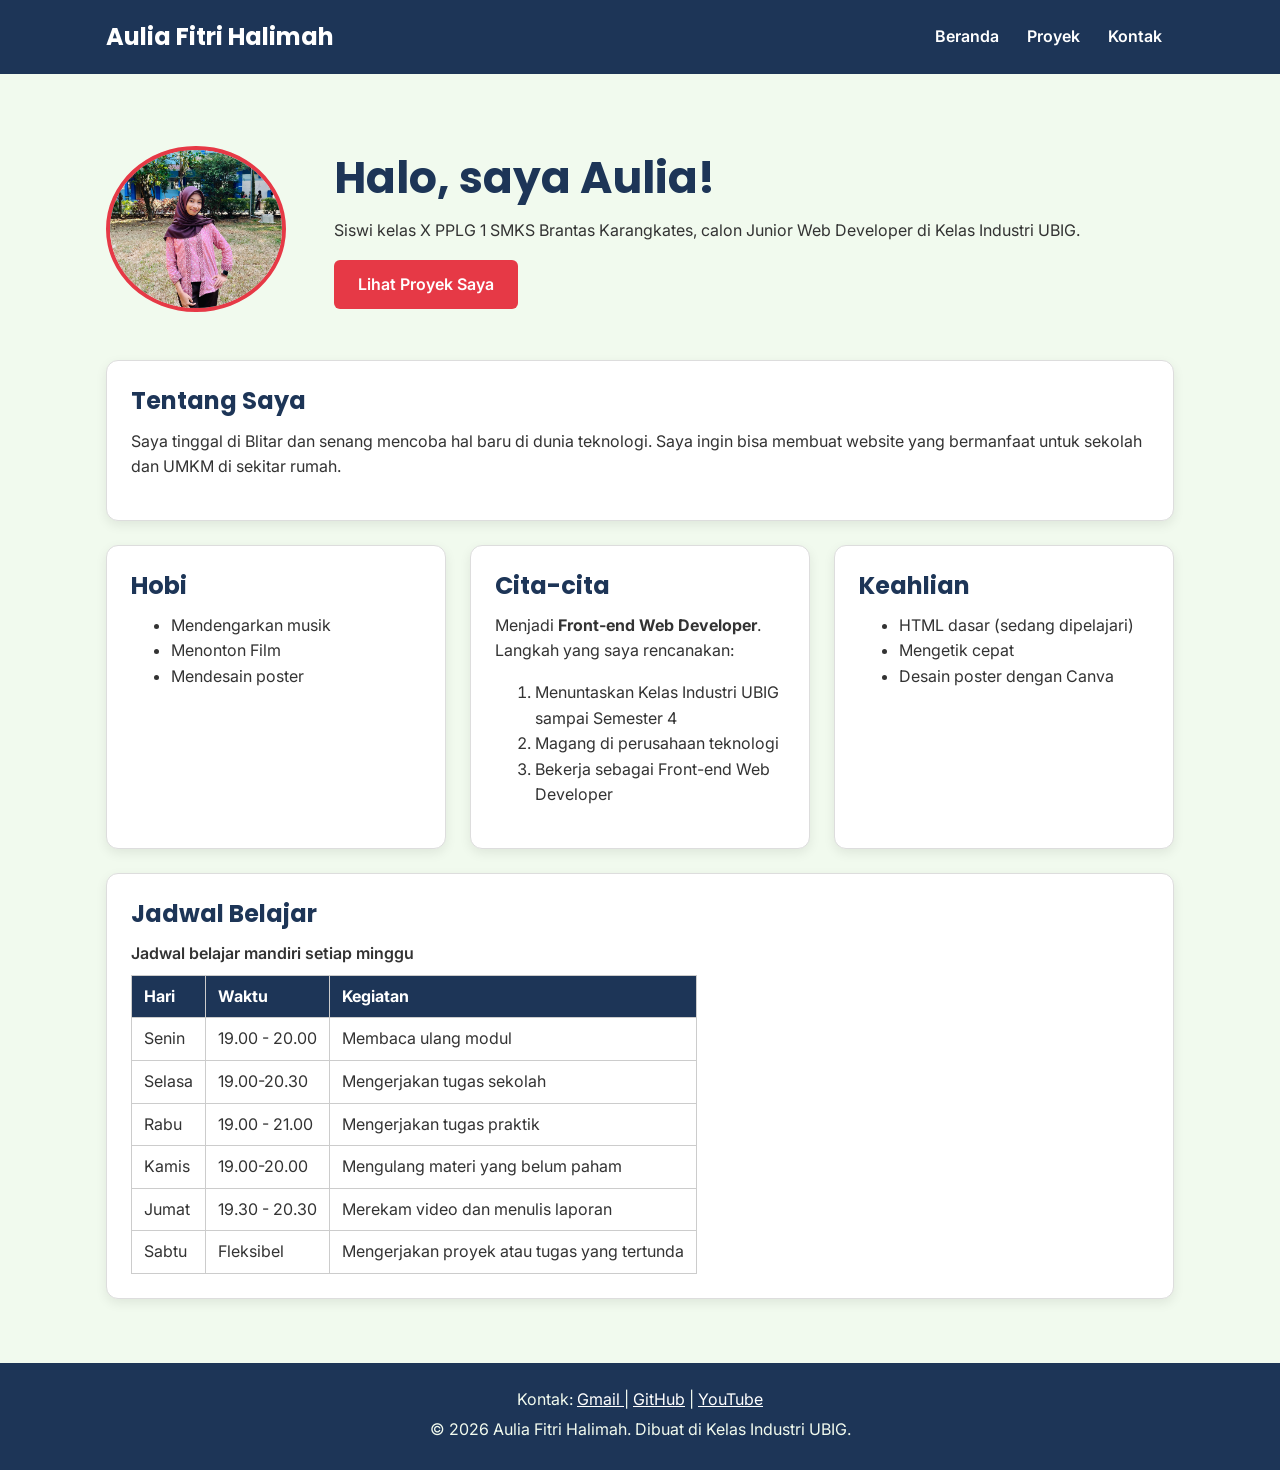
==== index.html @ 55a8a539 "feat:mengubah sesuatu" ====
<!DOCTYPE html>
<html lang="id">
<head>
  <meta charset="UTF-8">
  <meta name="viewport" content="width=device-width, initial-scale=1.0">
  <title>Aulia Fitri Halimah | Beranda</title>
  <link rel="preconnect" href="https://fonts.googleapis.com">
  <link rel="preconnect" href="https://fonts.gstatic.com" crossorigin>
  <link href="https://fonts.googleapis.com/css2?family=Inter:wght@400;600&family=Poppins:wght@600;700&display=swap" rel="stylesheet">
  <link rel="stylesheet" href="css/style.css">
</head>
<body>
  <header>
    <div class="container navbar">
      <h1>Aulia Fitri Halimah</h1>
      <nav class="menu-laptop">
        <ul>
          <li><a href="index.html">Beranda</a></li>
          <li><a href="proyek.html">Proyek</a></li>
          <li><a href="kontak.html">Kontak</a></li>
        </ul>
      </nav>
      <!-- Tantangan: menu ponsel yang bisa dibuka-tutup -->
      <details class="menu-ponsel">
        <summary>Menu</summary>
        <nav>
          <ul>
            <li><a href="index.html">Beranda</a></li>
            <li><a href="proyek.html">Proyek</a></li>
            <li><a href="kontak.html">Kontak</a></li>
          </ul>
        </nav>
      </details>
    </div>
  </header>

  <main>
    <div class="container">
      <section class="hero">
        <img src="img/foto-profil.jpeg" alt="Foto profil Aulia Fitri Halimah" width="180">
        <div>
          <h2>Halo, saya Aulia!</h2>
          <p>Siswi kelas X PPLG 1 SMKS Brantas Karangkates, calon Junior Web Developer di Kelas Industri UBIG.</p>
          <a href="proyek.html" class="tombol">Lihat Proyek Saya</a>
        </div>
      </section>

      <section class="kartu">
        <h2>Tentang Saya</h2>
        <p>Saya tinggal di Blitar dan senang mencoba hal baru di dunia teknologi. Saya ingin bisa membuat website yang bermanfaat untuk sekolah dan UMKM di sekitar rumah.</p>
      </section>

      <div class="daftar-kartu">
        <section class="kartu">
          <h2>Hobi</h2>
          <ul>
            <li>Mendengarkan musik</li>
            <li>Menonton Film</li>
            <li>Mendesain poster</li>
          </ul>
        </section>

        <section class="kartu">
          <h2>Cita-cita</h2>
          <p>Menjadi <strong>Front-end Web Developer</strong>. Langkah yang saya rencanakan:</p>
          <ol>
            <li>Menuntaskan Kelas Industri UBIG sampai Semester 4</li>
            <li>Magang di perusahaan teknologi</li>
            <li>Bekerja sebagai Front-end Web Developer</li>
          </ol>
        </section>

        <section class="kartu">
          <h2>Keahlian</h2>
          <ul>
            <li>HTML dasar (sedang dipelajari)</li>
            <li>Mengetik cepat</li>
            <li>Desain poster dengan Canva</li>
          </ul>
        </section>
      </div>

      <section class="kartu">
        <h2>Jadwal Belajar</h2>
        <table>
          <caption>Jadwal belajar mandiri setiap minggu</caption>
          <thead>
            <tr>
              <th>Hari</th>
              <th>Waktu</th>
              <th>Kegiatan</th>
            </tr>
          </thead>
          <tbody>
            <tr>
              <td>Senin</td>
              <td>19.00 - 20.00</td>
              <td>Membaca ulang modul</td>
            </tr>
            <tr>
              <td>Selasa</td>
              <td>19.00-20.30</td>
              <td>Mengerjakan tugas sekolah</td>
            </tr>
            <tr>
              <td>Rabu</td>
              <td>19.00 - 21.00</td>
              <td>Mengerjakan tugas praktik</td>
            </tr>
            <tr>
              <td>Kamis</td>
              <td>19.00-20.00</td>
              <td>Mengulang materi yang belum paham</td>
            </tr>
            <tr>
              <td>Jumat</td>
              <td>19.30 - 20.30</td>
              <td>Merekam video dan menulis laporan</td>
            </tr>
            <tr>
              <td>Sabtu</td>
              <td>Fleksibel</td>
              <td>Mengerjakan proyek atau tugas yang tertunda</td>
            </tr>
          </tbody>
        </table>
      </section>
      </div>
  </main>

  <footer>
    <p>Kontak: <a href="mailto:aull.xpplg1@gmail.com">Gmail </a> |
      <a href="https://github.com/aullxpplg1" target="_blank">GitHub</a> |
      <a href="https://www.youtube.com/@aull_2409" target="_blank">YouTube</a></p>
    <p>&copy; 2026 Aulia Fitri Halimah. Dibuat di Kelas Industri UBIG.</p>
  </footer>
</body>
</html>
---- css/style.css ----
/* Gaya portofolio Aulia Fitri Halimah
   Palet: #1D3557 (utama), #E63946 (aksen), #F1FAEE (latar)
   Huruf: Poppins (judul), Inter (isi)
   Tata letak: mobile first, titik ubah 768px (tablet) dan 1024px (laptop) */

/* 1. Reset */
* {
  box-sizing: border-box;
  margin: 0;
}

img {
  max-width: 100%;
  height: auto;
}

/* 2. Dasar halaman: warna dan huruf */
body {
  font-family: "Inter", Arial, sans-serif;
  font-size: 1rem;
  line-height: 1.6;
  color: #333333;
  background-color: #F1FAEE;
}

h1, h2, h3 {
  font-family: "Poppins", Arial, sans-serif;
  color: #1D3557;
  line-height: 1.3;
}

h2 {
  margin-bottom: 0.75rem;
}

p, ul, ol {
  margin-bottom: 1rem;
}

a {
  color: #E63946;
}

/* 3. Wadah, header, dan menu */
.container {
  max-width: 1100px;
  margin: 0 auto;
  padding: 0 1rem;
}

header {
  background-color: #1D3557;
  color: #FFFFFF;
  padding: 1rem 0;
}

header h1 {
  color: #FFFFFF;
  font-size: 1.5rem;
}

.navbar {
  display: flex;
  flex-wrap: wrap;
  justify-content: space-between;
  align-items: center;
  gap: 0.5rem;
}

nav ul {
  display: flex;
  gap: 0.25rem;
  padding: 0;
  margin: 0;
  list-style: none;
}

nav a {
  display: inline-block;
  padding: 0.5rem 0.75rem;
  border-radius: 6px;
  color: #FFFFFF;
  font-weight: 600;
  text-decoration: none;
}

/* Tantangan: menu ponsel buka-tutup dengan details */
.menu-laptop {
  display: none;
}

.menu-ponsel summary {
  padding: 0.5rem 0.75rem;
  border: 1px solid #FFFFFF;
  border-radius: 6px;
  font-weight: 600;
  cursor: pointer;
}

.menu-ponsel ul {
  flex-direction: column;
  margin-top: 0.5rem;
}

/* 4. Isi utama, hero, dan kartu */
main {
  padding: 1.5rem 0;
}

.hero {
  display: flex;
  flex-direction: column;
  align-items: center;
  gap: 1.5rem;
  padding: 1rem 0 2rem;
  text-align: center;
}

.hero img {
  border: 4px solid #E63946;
  border-radius: 50%;
}

.hero h2 {
  font-size: 2rem;
}

.tombol {
  display: inline-block;
  padding: 0.75rem 1.5rem;
  border-radius: 6px;
  background-color: #E63946;
  color: #FFFFFF;
  font-weight: 600;
  text-decoration: none;
}

.kartu {
  background-color: #FFFFFF;
  padding: 1rem;
  margin-bottom: 1.5rem;
  border: 1px solid #DDDDDD;
  border-radius: 12px;
  box-shadow: 0 4px 12px rgba(0, 0, 0, 0.08);
}

.daftar-kartu {
  display: flex;
  flex-wrap: wrap;
  gap: 1.5rem;
  margin-bottom: 1.5rem;
}

.daftar-kartu .kartu {
  flex: 1 1 280px;
  margin-bottom: 0;
}

article img {
  border-radius: 8px;
  border: 1px solid #DDDDDD;
}

/* 5. Tabel */
table {
  border-collapse: collapse;
}

caption {
  font-weight: 600;
  text-align: left;
  margin-bottom: 0.5rem;
}

th, td {
  border: 1px solid #CCCCCC;
  padding: 0.5rem 0.75rem;
  text-align: left;
}

th {
  background-color: #1D3557;
  color: #FFFFFF;
}

/* 6. Form */
label {
  font-weight: 600;
}

input, select, textarea {
  width: 100%;
  max-width: 22rem;
  padding: 0.6rem;
  margin-top: 0.25rem;
  border: 1px solid #CCCCCC;
  border-radius: 6px;
  font-family: inherit;
  font-size: 1rem;
}

button {
  padding: 0.75rem 1.5rem;
  border: none;
  border-radius: 6px;
  background-color: #E63946;
  color: #FFFFFF;
  font-family: inherit;
  font-size: 1rem;
  font-weight: 600;
  cursor: pointer;
}

/* 7. Footer */
footer {
  background-color: #1D3557;
  color: #F1FAEE;
  text-align: center;
  padding: 1.5rem;
}

footer p {
  margin-bottom: 0.25rem;
}

footer a {
  color: #FFFFFF;
}

/* 8. Tablet: lebar layar 768px ke atas */
@media (min-width: 768px) {
  .menu-laptop {
    display: block;
  }

  .menu-ponsel {
    display: none;
  }

  .hero {
    flex-direction: row;
    padding: 2rem 0 3rem;
    text-align: left;
  }

  .kartu {
    padding: 1.5rem;
  }
}

/* 9. Laptop: lebar layar 1024px ke atas */
@media (min-width: 1024px) {
  main {
    padding: 2.5rem 0;
  }

  .hero {
    gap: 3rem;
  }

  .hero h2 {
    font-size: 2.75rem;
  }
}
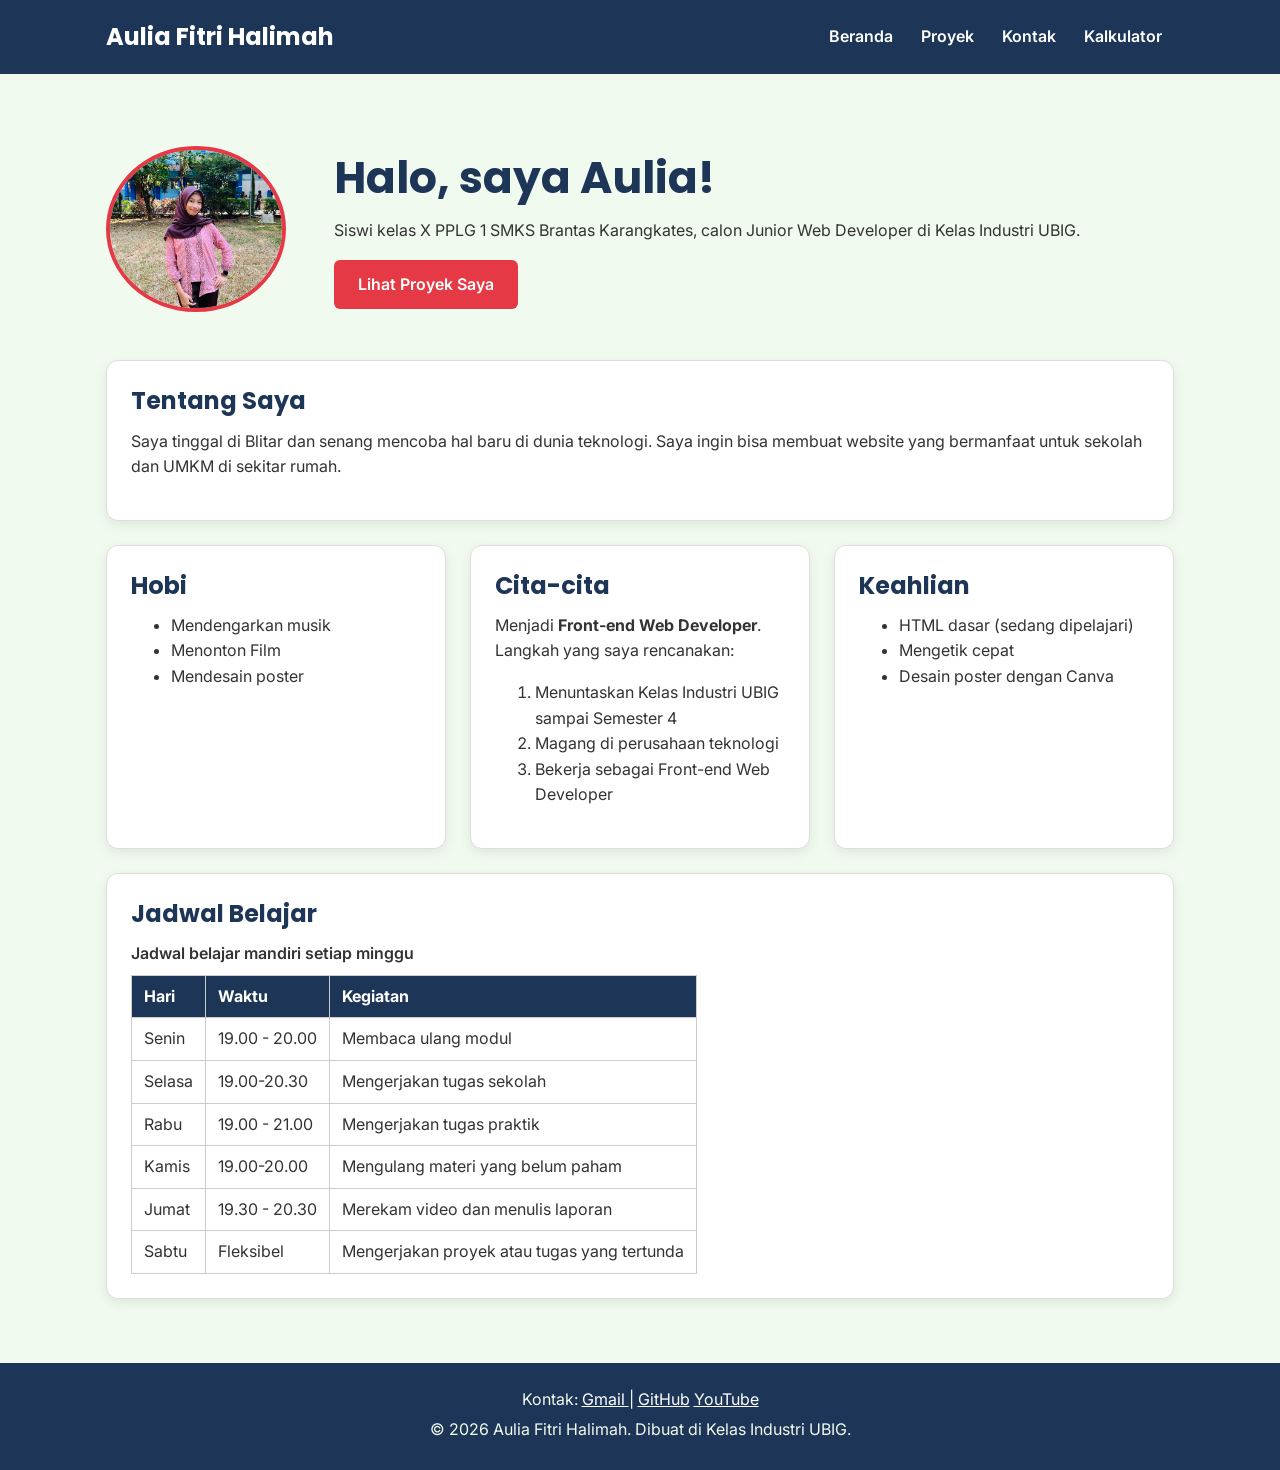
==== commit a9a84801: "feat: menabahkan latihan.js dan kalkulator" ====
--- a/index.html
+++ b/index.html
@@ -18,6 +18,7 @@
           <li><a href="index.html">Beranda</a></li>
           <li><a href="proyek.html">Proyek</a></li>
           <li><a href="kontak.html">Kontak</a></li>
+          <li><a href="kalkulator.html">Kalkulator</a></li>
         </ul>
       </nav>
       <!-- Tantangan: menu ponsel yang bisa dibuka-tutup -->
@@ -28,6 +29,7 @@
             <li><a href="index.html">Beranda</a></li>
             <li><a href="proyek.html">Proyek</a></li>
             <li><a href="kontak.html">Kontak</a></li>
+            <li><a href="kalkulator.html">Kalkulator</a></li>
           </ul>
         </nav>
       </details>
@@ -127,10 +129,12 @@
       </section>
       </div>
   </main>
+  
+<script src="js/latihan.js" defer></script>
 
   <footer>
     <p>Kontak: <a href="mailto:aull.xpplg1@gmail.com">Gmail </a> |
-      <a href="https://github.com/aullxpplg1" target="_blank">GitHub</a> |
+      <a href="https://github.com/aullxpplg1" target="_blank">GitHub</a> 
       <a href="https://www.youtube.com/@aull_2409" target="_blank">YouTube</a></p>
     <p>&copy; 2026 Aulia Fitri Halimah. Dibuat di Kelas Industri UBIG.</p>
   </footer>
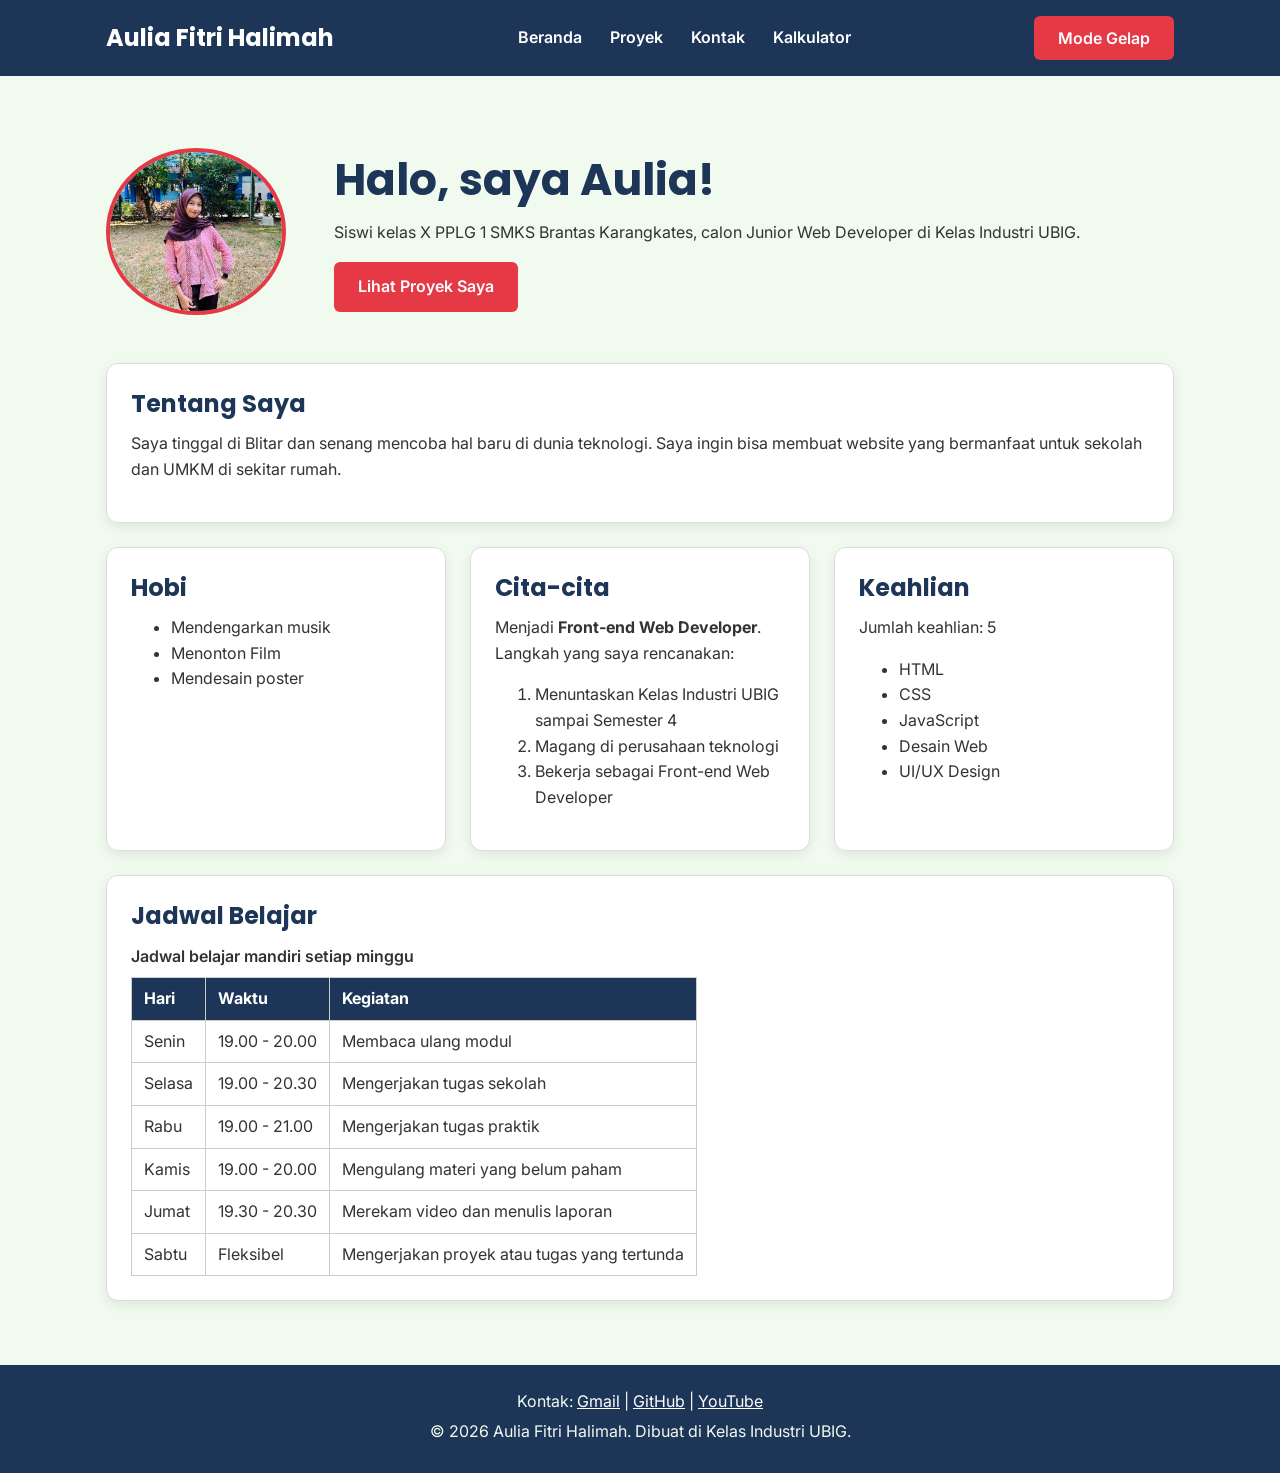
==== commit 1329df3b: "feat:menambahkan mode terang gelap" ====
--- a/index.html
+++ b/index.html
@@ -1,18 +1,29 @@
+
 <!DOCTYPE html>
 <html lang="id">
 <head>
   <meta charset="UTF-8">
   <meta name="viewport" content="width=device-width, initial-scale=1.0">
+
   <title>Aulia Fitri Halimah | Beranda</title>
+
   <link rel="preconnect" href="https://fonts.googleapis.com">
   <link rel="preconnect" href="https://fonts.gstatic.com" crossorigin>
+
   <link href="https://fonts.googleapis.com/css2?family=Inter:wght@400;600&family=Poppins:wght@600;700&display=swap" rel="stylesheet">
+
   <link rel="stylesheet" href="css/style.css">
 </head>
+
 <body>
+
+  <!-- HEADER -->
   <header>
     <div class="container navbar">
+
       <h1>Aulia Fitri Halimah</h1>
+
+      <!-- Menu Laptop -->
       <nav class="menu-laptop">
         <ul>
           <li><a href="index.html">Beranda</a></li>
@@ -21,9 +32,11 @@
           <li><a href="kalkulator.html">Kalkulator</a></li>
         </ul>
       </nav>
-      <!-- Tantangan: menu ponsel yang bisa dibuka-tutup -->
+
+      <!-- Menu Ponsel -->
       <details class="menu-ponsel">
         <summary>Menu</summary>
+
         <nav>
           <ul>
             <li><a href="index.html">Beranda</a></li>
@@ -33,28 +46,62 @@
           </ul>
         </nav>
       </details>
+
+      <!-- Tombol Mode Gelap -->
+      <button id="tombol-tema">Mode Gelap</button>
+
     </div>
   </header>
 
+
+  <!-- MAIN -->
   <main>
     <div class="container">
+
+      <!-- HERO -->
       <section class="hero">
-        <img src="img/foto-profil.jpeg" alt="Foto profil Aulia Fitri Halimah" width="180">
+
+        <img
+          src="img/foto-profil.jpeg"
+          alt="Foto profil Aulia Fitri Halimah"
+          width="180"
+        >
+
         <div>
           <h2>Halo, saya Aulia!</h2>
-          <p>Siswi kelas X PPLG 1 SMKS Brantas Karangkates, calon Junior Web Developer di Kelas Industri UBIG.</p>
-          <a href="proyek.html" class="tombol">Lihat Proyek Saya</a>
+
+          <p>
+            Siswi kelas X PPLG 1 SMKS Brantas Karangkates,
+            calon Junior Web Developer di Kelas Industri UBIG.
+          </p>
+
+          <a href="proyek.html" class="tombol">
+            Lihat Proyek Saya
+          </a>
         </div>
+
       </section>
 
+
+      <!-- TENTANG SAYA -->
       <section class="kartu">
         <h2>Tentang Saya</h2>
-        <p>Saya tinggal di Blitar dan senang mencoba hal baru di dunia teknologi. Saya ingin bisa membuat website yang bermanfaat untuk sekolah dan UMKM di sekitar rumah.</p>
+
+        <p>
+          Saya tinggal di Blitar dan senang mencoba hal baru
+          di dunia teknologi. Saya ingin bisa membuat website
+          yang bermanfaat untuk sekolah dan UMKM di sekitar rumah.
+        </p>
       </section>
 
+
+      <!-- DAFTAR KARTU -->
       <div class="daftar-kartu">
+
+        <!-- HOBI -->
         <section class="kartu">
           <h2>Hobi</h2>
+
           <ul>
             <li>Mendengarkan musik</li>
             <li>Menonton Film</li>
@@ -62,9 +109,16 @@
           </ul>
         </section>
 
+
+        <!-- CITA-CITA -->
         <section class="kartu">
           <h2>Cita-cita</h2>
-          <p>Menjadi <strong>Front-end Web Developer</strong>. Langkah yang saya rencanakan:</p>
+
+          <p>
+            Menjadi <strong>Front-end Web Developer</strong>.
+            Langkah yang saya rencanakan:
+          </p>
+
           <ol>
             <li>Menuntaskan Kelas Industri UBIG sampai Semester 4</li>
             <li>Magang di perusahaan teknologi</li>
@@ -72,20 +126,32 @@
           </ol>
         </section>
 
+
+        <!-- KEAHLIAN DINAMIS -->
         <section class="kartu">
           <h2>Keahlian</h2>
-          <ul>
-            <li>HTML dasar (sedang dipelajari)</li>
-            <li>Mengetik cepat</li>
-            <li>Desain poster dengan Canva</li>
-          </ul>
+
+          <p id="jumlah-skill"></p>
+
+          <!-- Daftar keahlian akan diisi JavaScript -->
+          <ul id="daftar-skill"></ul>
         </section>
+
       </div>
-
+      <!-- PENUTUP DAFTAR KARTU -->
+
+
+      <!-- JADWAL BELAJAR -->
       <section class="kartu">
+
         <h2>Jadwal Belajar</h2>
+
         <table>
-          <caption>Jadwal belajar mandiri setiap minggu</caption>
+
+          <caption>
+            Jadwal belajar mandiri setiap minggu
+          </caption>
+
           <thead>
             <tr>
               <th>Hari</th>
@@ -93,50 +159,73 @@
               <th>Kegiatan</th>
             </tr>
           </thead>
+
           <tbody>
             <tr>
               <td>Senin</td>
               <td>19.00 - 20.00</td>
               <td>Membaca ulang modul</td>
             </tr>
+
             <tr>
               <td>Selasa</td>
-              <td>19.00-20.30</td>
+              <td>19.00 - 20.30</td>
               <td>Mengerjakan tugas sekolah</td>
             </tr>
+
             <tr>
               <td>Rabu</td>
               <td>19.00 - 21.00</td>
               <td>Mengerjakan tugas praktik</td>
             </tr>
+
             <tr>
               <td>Kamis</td>
-              <td>19.00-20.00</td>
+              <td>19.00 - 20.00</td>
               <td>Mengulang materi yang belum paham</td>
             </tr>
+
             <tr>
               <td>Jumat</td>
               <td>19.30 - 20.30</td>
               <td>Merekam video dan menulis laporan</td>
             </tr>
+
             <tr>
               <td>Sabtu</td>
               <td>Fleksibel</td>
               <td>Mengerjakan proyek atau tugas yang tertunda</td>
             </tr>
           </tbody>
+
         </table>
+
       </section>
-      </div>
+
+    </div>
   </main>
-  
-<script src="js/latihan.js" defer></script>
-
+
+
+  <!-- JAVASCRIPT -->
+  <script src="js/main.js" defer></script>
+
+
+  <!-- FOOTER -->
   <footer>
-    <p>Kontak: <a href="mailto:aull.xpplg1@gmail.com">Gmail </a> |
-      <a href="https://github.com/aullxpplg1" target="_blank">GitHub</a> 
-      <a href="https://www.youtube.com/@aull_2409" target="_blank">YouTube</a></p>
-    <p>&copy; 2026 Aulia Fitri Halimah. Dibuat di Kelas Industri UBIG.</p>
+
+    <p>
+      Kontak:
+      <a href="mailto:aull.xpplg1@gmail.com">Gmail</a> |
+      <a href="https://github.com/aullxpplg1" target="_blank">GitHub</a> |
+      <a href="https://www.youtube.com/@aull_2409" target="_blank">YouTube</a>
+    </p>
+
+    <p>
+      &copy; 2026 Aulia Fitri Halimah.
+      Dibuat di Kelas Industri UBIG.
+    </p>
+
   </footer>
+
 </body>
 </html>
--- a/css/style.css
+++ b/css/style.css
@@ -1,9 +1,14 @@
+
 /* Gaya portofolio Aulia Fitri Halimah
    Palet: #1D3557 (utama), #E63946 (aksen), #F1FAEE (latar)
    Huruf: Poppins (judul), Inter (isi)
    Tata letak: mobile first, titik ubah 768px (tablet) dan 1024px (laptop) */
 
-/* 1. Reset */
+
+/* =================================
+   1. RESET
+================================= */
+
 * {
   box-sizing: border-box;
   margin: 0;
@@ -14,18 +19,36 @@
   height: auto;
 }
 
-/* 2. Dasar halaman: warna dan huruf */
+
+/* =================================
+   2. VARIABEL WARNA
+================================= */
+
+:root {
+  --warna-teks: #333333;
+  --warna-latar: #F1FAEE;
+  --warna-kartu: #FFFFFF;
+  --warna-utama: #1D3557;
+  --warna-aksen: #E63946;
+  --warna-border: #DDDDDD;
+}
+
+
+/* =================================
+   3. DASAR HALAMAN
+================================= */
+
 body {
   font-family: "Inter", Arial, sans-serif;
   font-size: 1rem;
   line-height: 1.6;
-  color: #333333;
-  background-color: #F1FAEE;
+  color: var(--warna-teks);
+  background-color: var(--warna-latar);
 }
 
 h1, h2, h3 {
   font-family: "Poppins", Arial, sans-serif;
-  color: #1D3557;
+  color: var(--warna-utama);
   line-height: 1.3;
 }
 
@@ -38,10 +61,14 @@
 }
 
 a {
-  color: #E63946;
-}
-
-/* 3. Wadah, header, dan menu */
+  color: var(--warna-aksen);
+}
+
+
+/* =================================
+   4. HEADER DAN NAVBAR
+================================= */
+
 .container {
   max-width: 1100px;
   margin: 0 auto;
@@ -84,7 +111,13 @@
   text-decoration: none;
 }
 
-/* Tantangan: menu ponsel buka-tutup dengan details */
+nav a:hover {
+  background-color: #E63946;
+}
+
+
+/* Menu ponsel */
+
 .menu-laptop {
   display: none;
 }
@@ -102,7 +135,11 @@
   margin-top: 0.5rem;
 }
 
-/* 4. Isi utama, hero, dan kartu */
+
+/* =================================
+   5. ISI UTAMA DAN HERO
+================================= */
+
 main {
   padding: 1.5rem 0;
 }
@@ -125,6 +162,9 @@
   font-size: 2rem;
 }
 
+
+/* Tombol utama */
+
 .tombol {
   display: inline-block;
   padding: 0.75rem 1.5rem;
@@ -135,11 +175,16 @@
   text-decoration: none;
 }
 
+
+/* =================================
+   6. KARTU
+================================= */
+
 .kartu {
-  background-color: #FFFFFF;
+  background-color: var(--warna-kartu);
   padding: 1rem;
   margin-bottom: 1.5rem;
-  border: 1px solid #DDDDDD;
+  border: 1px solid var(--warna-border);
   border-radius: 12px;
   box-shadow: 0 4px 12px rgba(0, 0, 0, 0.08);
 }
@@ -158,10 +203,14 @@
 
 article img {
   border-radius: 8px;
-  border: 1px solid #DDDDDD;
-}
-
-/* 5. Tabel */
+  border: 1px solid var(--warna-border);
+}
+
+
+/* =================================
+   7. TABEL
+================================= */
+
 table {
   border-collapse: collapse;
 }
@@ -183,7 +232,11 @@
   color: #FFFFFF;
 }
 
-/* 6. Form */
+
+/* =================================
+   8. FORM KONTAK
+================================= */
+
 label {
   font-weight: 600;
 }
@@ -197,7 +250,24 @@
   border-radius: 6px;
   font-family: inherit;
   font-size: 1rem;
-}
+  color: var(--warna-teks);
+  background-color: var(--warna-kartu);
+}
+
+
+/* Penghitung karakter */
+
+#hitung-karakter {
+  font-size: 0.9rem;
+  color: #666666;
+  margin-top: 0.5rem;
+  margin-bottom: 1rem;
+}
+
+
+/* =================================
+   9. TOMBOL
+================================= */
 
 button {
   padding: 0.75rem 1.5rem;
@@ -209,9 +279,53 @@
   font-size: 1rem;
   font-weight: 600;
   cursor: pointer;
-}
-
-/* 7. Footer */
+  transition: 0.3s;
+}
+
+button:hover {
+  opacity: 0.85;
+}
+
+
+/* =================================
+   10. FILTER PROYEK
+================================= */
+
+.filter-proyek {
+  display: flex;
+  flex-wrap: wrap;
+  gap: 0.75rem;
+  margin: 1rem 0 1.5rem;
+}
+
+.tombol-filter {
+  padding: 0.6rem 1.2rem;
+  background-color: #FFFFFF;
+  color: #1D3557;
+  border: 1px solid #1D3557;
+  border-radius: 6px;
+}
+
+/* Tombol filter aktif */
+
+.tombol-filter.aktif {
+  background-color: #1D3557;
+  color: #FFFFFF;
+}
+
+/* Efek hover filter */
+
+.tombol-filter:hover {
+  background-color: #1D3557;
+  color: #FFFFFF;
+  opacity: 1;
+}
+
+
+/* =================================
+   11. FOOTER
+================================= */
+
 footer {
   background-color: #1D3557;
   color: #F1FAEE;
@@ -227,8 +341,90 @@
   color: #FFFFFF;
 }
 
-/* 8. Tablet: lebar layar 768px ke atas */
+
+/* =================================
+   12. MODE GELAP
+================================= */
+
+body.gelap {
+  --warna-teks: #F1FAEE;
+  --warna-latar: #121212;
+  --warna-kartu: #1E1E1E;
+  --warna-utama: #A8C7FA;
+  --warna-aksen: #FF6B6B;
+  --warna-border: #444444;
+
+  color: var(--warna-teks);
+  background-color: var(--warna-latar);
+}
+
+/* Judul saat mode gelap */
+
+body.gelap h1,
+body.gelap h2,
+body.gelap h3 {
+  color: var(--warna-utama);
+}
+
+/* Kartu saat mode gelap */
+
+body.gelap .kartu {
+  background-color: var(--warna-kartu);
+  border-color: var(--warna-border);
+}
+
+/* Form saat mode gelap */
+
+body.gelap input,
+body.gelap select,
+body.gelap textarea {
+  color: var(--warna-teks);
+  background-color: var(--warna-kartu);
+  border-color: var(--warna-border);
+}
+
+/* Tabel saat mode gelap */
+
+body.gelap td {
+  border-color: var(--warna-border);
+}
+
+body.gelap th {
+  background-color: #263B59;
+}
+
+/* Penghitung karakter saat mode gelap */
+
+body.gelap #hitung-karakter {
+  color: #CCCCCC;
+}
+
+/* Tombol filter saat mode gelap */
+
+body.gelap .tombol-filter {
+  background-color: #1E1E1E;
+  color: #F1FAEE;
+  border-color: #A8C7FA;
+}
+
+body.gelap .tombol-filter.aktif {
+  background-color: #A8C7FA;
+  color: #121212;
+}
+
+body.gelap .tombol-filter:hover {
+  background-color: #A8C7FA;
+  color: #121212;
+}
+
+
+/* =================================
+   13. TABLET
+   Lebar layar 768px ke atas
+================================= */
+
 @media (min-width: 768px) {
+
   .menu-laptop {
     display: block;
   }
@@ -246,10 +442,17 @@
   .kartu {
     padding: 1.5rem;
   }
-}
-
-/* 9. Laptop: lebar layar 1024px ke atas */
+
+}
+
+
+/* =================================
+   14. LAPTOP
+   Lebar layar 1024px ke atas
+================================= */
+
 @media (min-width: 1024px) {
+
   main {
     padding: 2.5rem 0;
   }
@@ -261,4 +464,5 @@
   .hero h2 {
     font-size: 2.75rem;
   }
-}
+
+}
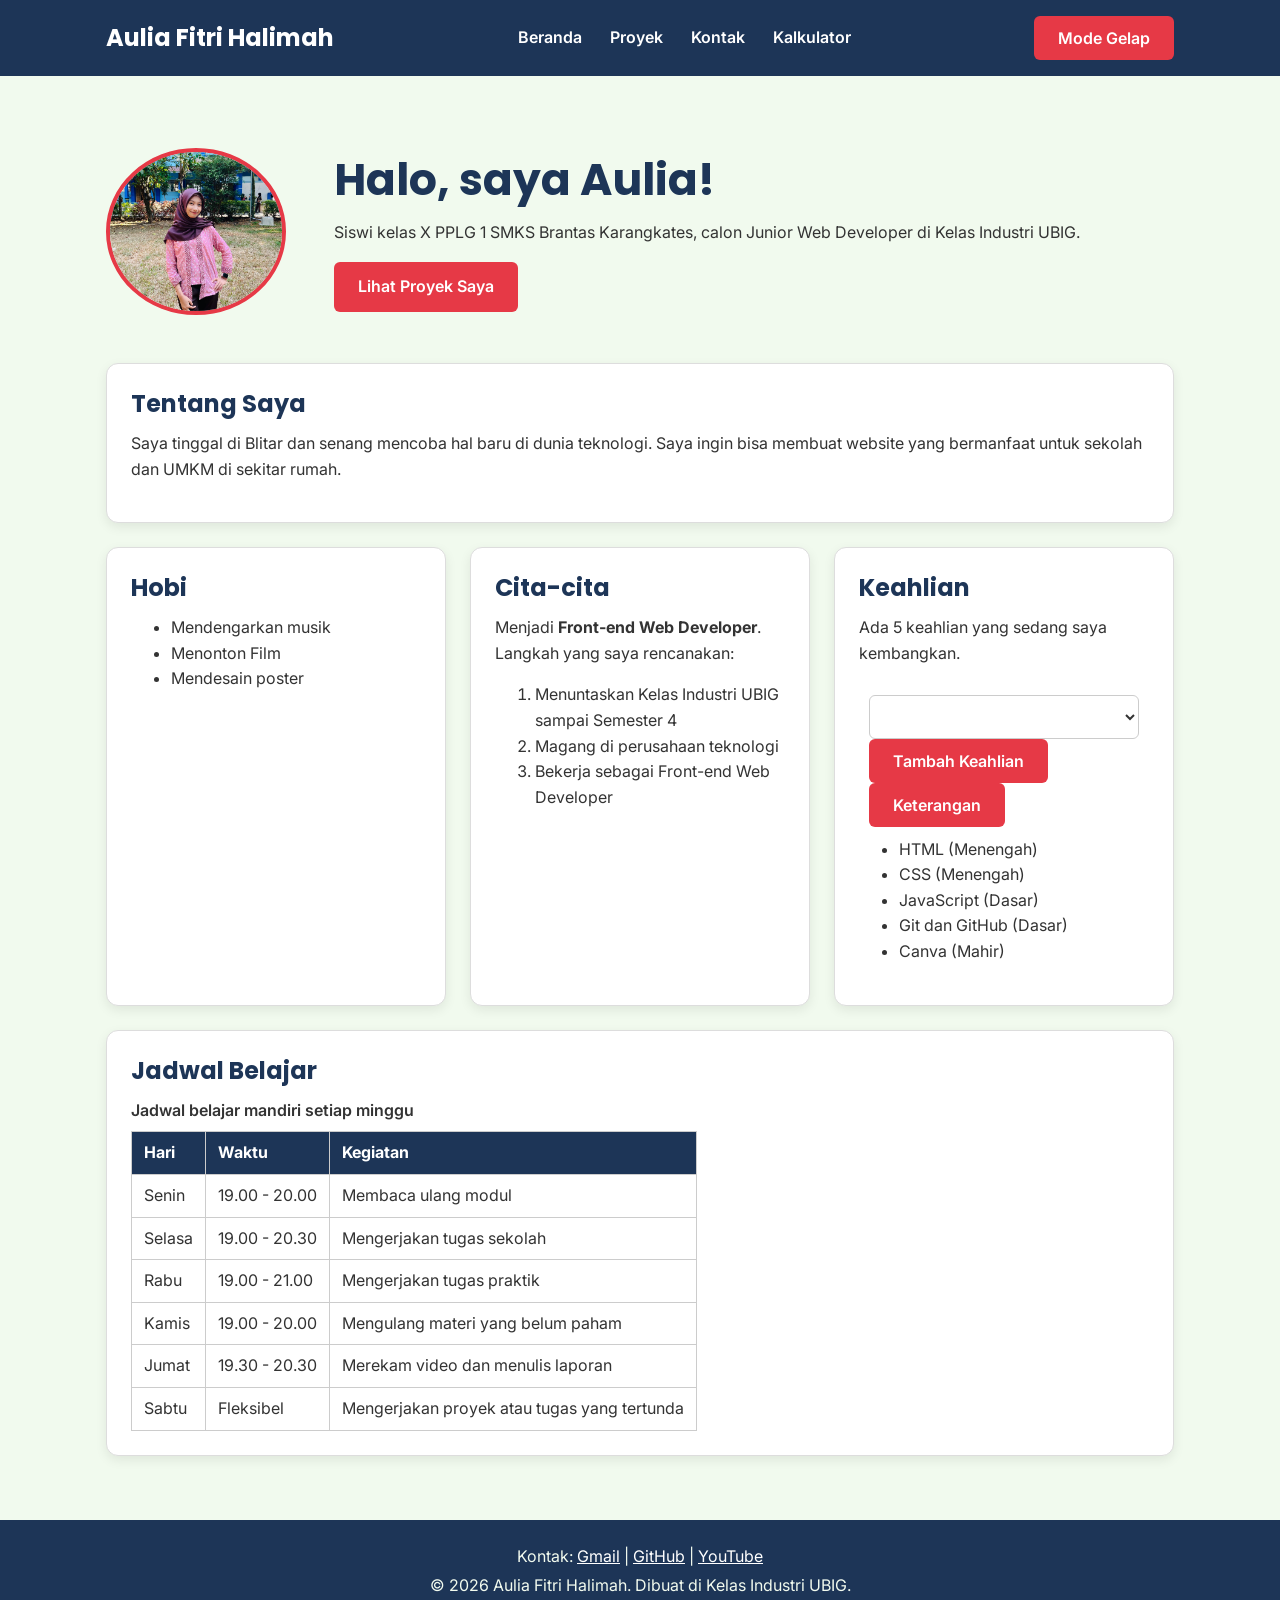
==== commit 0edc8306: "feat: uji praktik paket A tambah keahlian" ====
--- a/index.html
+++ b/index.html
@@ -132,6 +132,12 @@
           <h2>Keahlian</h2>
 
           <p id="jumlah-skill"></p>
+          <div class="tambah-skill">
+            <select id="skill-baru">Keahlian baru</select>
+            <label for="level"></label>
+            <button id="tombol-skill">Tambah Keahlian</button>
+            <button id="pesan-skill">Keterangan</button>
+          </div>
 
           <!-- Daftar keahlian akan diisi JavaScript -->
           <ul id="daftar-skill"></ul>
--- a/css/style.css
+++ b/css/style.css
@@ -134,6 +134,12 @@
   flex-direction: column;
   margin-top: 0.5rem;
 }
+.tambah-skill {
+  padding: 0.5rem;
+  border: 1px solid #FFFFFF;
+  border radius: 6px;
+  margin: 1px 1px 1px 1px;
+}
 
 
 /* =================================
@@ -447,8 +453,7 @@
 
 
 /* =================================
-   14. LAPTOP
-   Lebar layar 1024px ke atas
+   14. LAPTOP Lebar layar 1024px ke atas
 ================================= */
 
 @media (min-width: 1024px) {
@@ -466,3 +471,4 @@
   }
 
 }
+
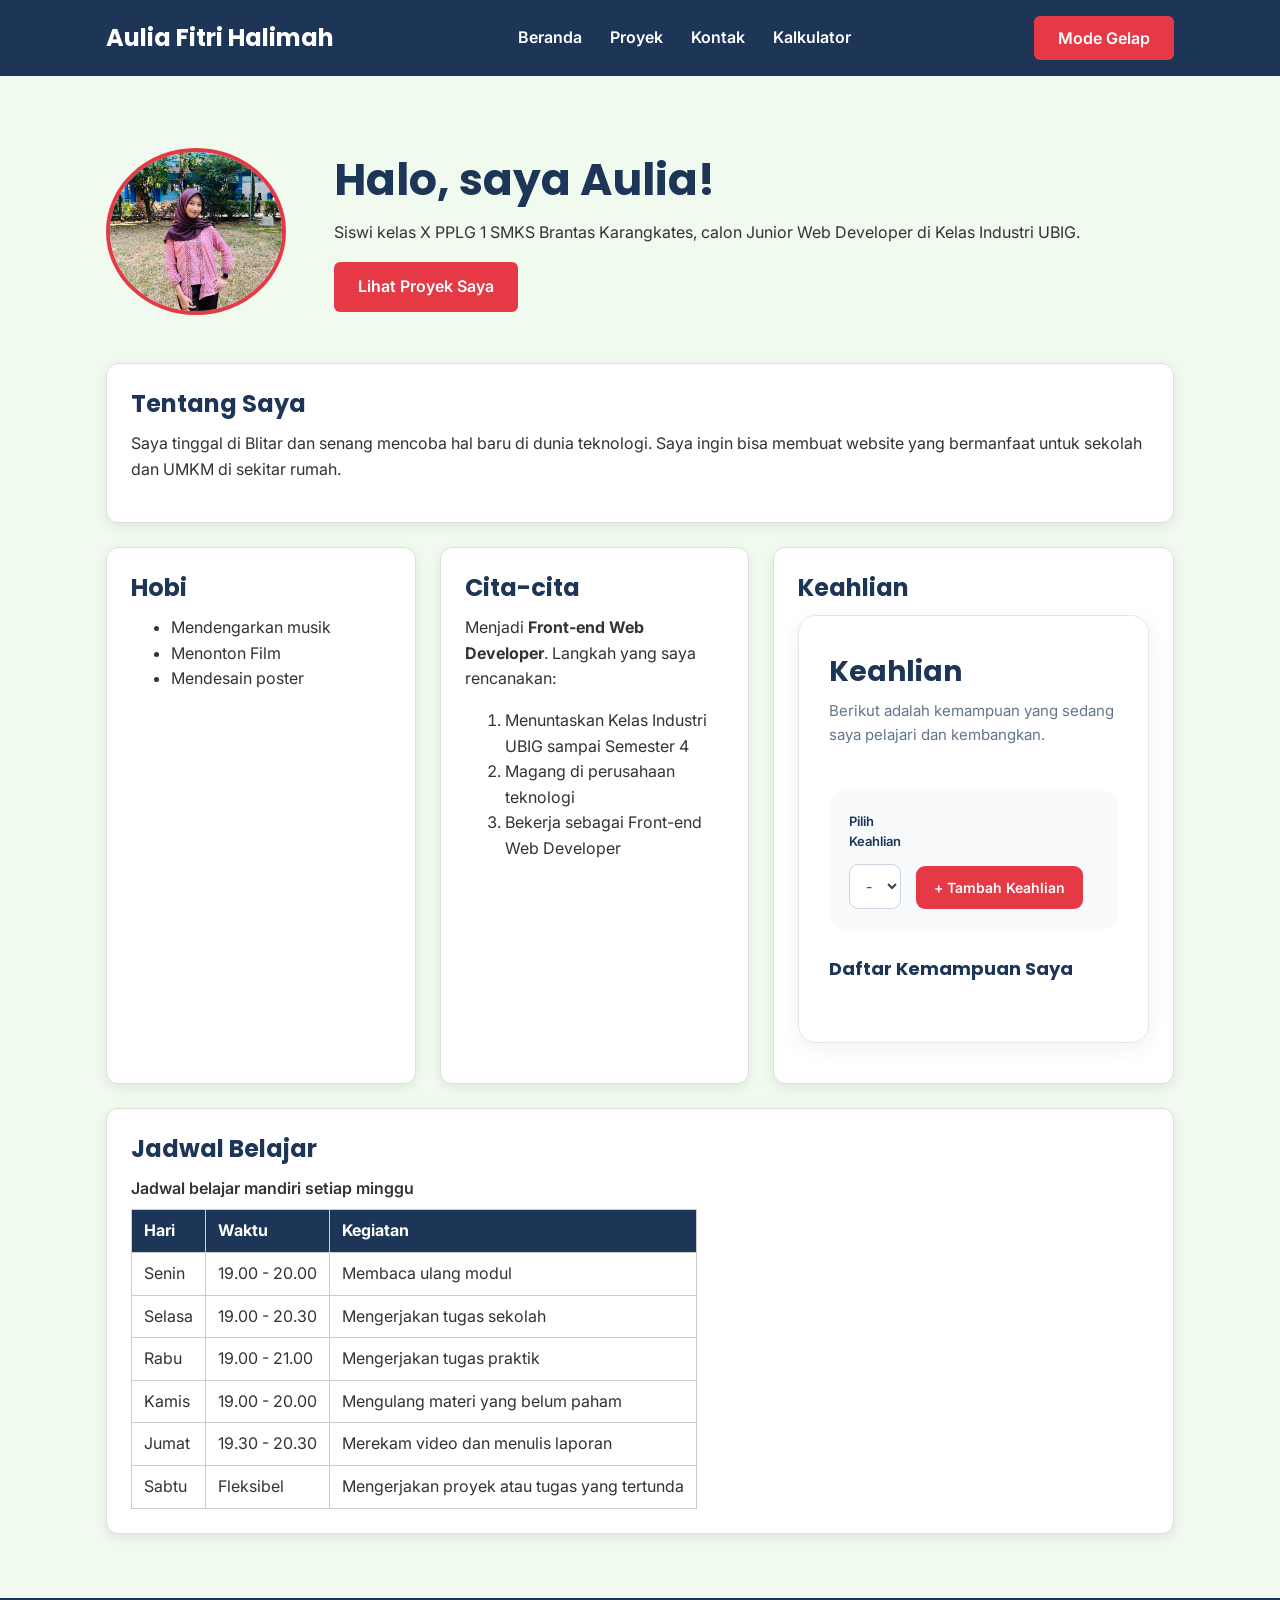
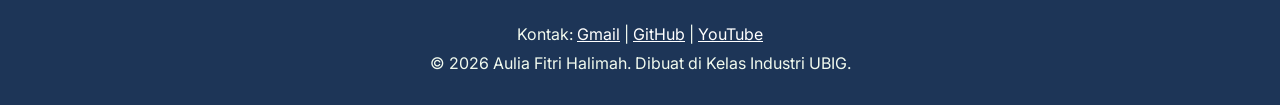
==== commit ee8e4422: "feat: memperbaiki hasil issue ujian praktek" ====
--- a/index.html
+++ b/index.html
@@ -1,6 +1,6 @@
-
 <!DOCTYPE html>
 <html lang="id">
+
 <head>
   <meta charset="UTF-8">
   <meta name="viewport" content="width=device-width, initial-scale=1.0">
@@ -10,9 +10,11 @@
   <link rel="preconnect" href="https://fonts.googleapis.com">
   <link rel="preconnect" href="https://fonts.gstatic.com" crossorigin>
 
-  <link href="https://fonts.googleapis.com/css2?family=Inter:wght@400;600&family=Poppins:wght@600;700&display=swap" rel="stylesheet">
+  <link href="https://fonts.googleapis.com/css2?family=Inter:wght@400;600&family=Poppins:wght@600;700&display=swap"
+    rel="stylesheet">
 
   <link rel="stylesheet" href="css/style.css">
+  <script src="main.js" defer></script>
 </head>
 
 <body>
@@ -61,11 +63,7 @@
       <!-- HERO -->
       <section class="hero">
 
-        <img
-          src="img/foto-profil.jpeg"
-          alt="Foto profil Aulia Fitri Halimah"
-          width="180"
-        >
+        <img src="img/foto-profil.jpeg" alt="Foto profil Aulia Fitri Halimah" width="180">
 
         <div>
           <h2>Halo, saya Aulia!</h2>
@@ -131,13 +129,40 @@
         <section class="kartu">
           <h2>Keahlian</h2>
 
-          <p id="jumlah-skill"></p>
-          <div class="tambah-skill">
-            <select id="skill-baru">Keahlian baru</select>
-            <label for="level"></label>
-            <button id="tombol-skill">Tambah Keahlian</button>
-            <button id="pesan-skill">Keterangan</button>
-          </div>
+          <section class="kartu skill-section">
+            <div class="skill-header">
+              <div>
+                <h2>Keahlian</h2>
+                <p>Berikut adalah kemampuan yang sedang saya pelajari dan kembangkan.</p>
+              </div>
+            </div>
+
+            <!-- FORM TAMBAH KEAHLIAN -->
+            <div class="skill-form">
+              <div class="form-group">
+                <label for="skill-baru">Pilih Keahlian</label>
+                <select id="skill-baru">
+                  <option value="">-- Pilih Keahlian --</option>
+                  <option value="HTML">HTML</option>
+                  <option value="CSS">CSS</option>
+                  <option value="JavaScript">JavaScript</option>
+                  <option value="Git dan GitHub">Git dan GitHub</option>
+                  <option value="Canva">Canva</option>
+                </select>
+              </div>
+
+              <button type="button" id="tombol-skill">
+                + Tambah Keahlian
+              </button>
+            </div>
+
+            <!-- DAFTAR KEAHLIAN -->
+            <div class="skill-list">
+              <h3>Daftar Kemampuan Saya</h3>
+              <ul id="daftar-skill"></ul>
+            </div>
+          </section>
+
 
           <!-- Daftar keahlian akan diisi JavaScript -->
           <ul id="daftar-skill"></ul>
@@ -210,11 +235,6 @@
 
     </div>
   </main>
-
-
-  <!-- JAVASCRIPT -->
-  <script src="js/main.js" defer></script>
-
 
   <!-- FOOTER -->
   <footer>
@@ -234,4 +254,5 @@
   </footer>
 
 </body>
-</html>
+
+</html>
--- a/css/style.css
+++ b/css/style.css
@@ -133,12 +133,6 @@
 .menu-ponsel ul {
   flex-direction: column;
   margin-top: 0.5rem;
-}
-.tambah-skill {
-  padding: 0.5rem;
-  border: 1px solid #FFFFFF;
-  border radius: 6px;
-  margin: 1px 1px 1px 1px;
 }
 
 
@@ -472,3 +466,219 @@
 
 }
 
+
+/* =========================
+   KEAHLIAN DINAMIS
+========================= */
+
+.skill-section {
+    background: #ffffff;
+    padding: 30px;
+    border-radius: 18px;
+    border: 1px solid #e5e7eb;
+    box-shadow: 0 5px 20px rgba(29, 53, 87, 0.07);
+    margin-bottom: 25px;
+}
+
+.skill-header {
+    display: flex;
+    justify-content: space-between;
+    align-items: center;
+    gap: 20px;
+    margin-bottom: 28px;
+}
+
+.skill-label {
+    color: #e63946;
+    font-size: 12px;
+    font-weight: 700;
+    letter-spacing: 2px;
+}
+
+.skill-header h2 {
+    color: #1d3557;
+    font-size: 28px;
+    margin: 8px 0;
+}
+
+.skill-header p {
+    color: #64748b;
+    font-size: 15px;
+    line-height: 1.6;
+}
+
+.skill-counter {
+    min-width: 105px;
+    padding: 15px;
+    text-align: center;
+    border-radius: 14px;
+    background: #f1faee;
+}
+
+.skill-counter span {
+    display: block;
+    font-size: 30px;
+    font-weight: bold;
+    color: #1d3557;
+}
+
+.skill-counter small {
+    color: #64748b;
+    font-size: 12px;
+}
+
+/* FORM */
+
+.skill-form {
+    display: grid;
+    grid-template-columns: 1fr 1fr auto;
+    gap: 15px;
+    align-items: end;
+    padding: 20px;
+    background: #f8fafc;
+    border-radius: 14px;
+    margin-bottom: 28px;
+}
+
+.form-group {
+    display: flex;
+    flex-direction: column;
+    gap: 8px;
+}
+
+.form-group label {
+    font-size: 13px;
+    font-weight: 600;
+    color: #1d3557;
+}
+
+.form-group select {
+    width: 100%;
+    padding: 12px;
+    border: 1px solid #cbd5e1;
+    border-radius: 9px;
+    background: white;
+    color: #334155;
+    font-size: 14px;
+    outline: none;
+}
+
+.form-group select:focus {
+    border-color: #1d3557;
+    box-shadow: 0 0 0 3px rgba(29, 53, 87, 0.1);
+}
+
+/* BUTTON */
+
+#tombol-skill {
+    padding: 13px 18px;
+    border: none;
+    border-radius: 9px;
+    background: #e63946;
+    color: white;
+    font-size: 14px;
+    font-weight: 600;
+    cursor: pointer;
+    transition: 0.3s;
+    white-space: nowrap;
+}
+
+#tombol-skill:hover {
+    background: #e63946;
+    transform: translateY(-2px);
+}
+
+/* DAFTAR SKILL */
+
+.skill-list h3 {
+    color: #1d3557;
+    font-size: 18px;
+    margin-bottom: 15px;
+}
+
+#daftar-skill {
+    display: grid;
+    grid-template-columns: repeat(2, 1fr);
+    gap: 12px;
+    padding: 0;
+    list-style: none;
+}
+
+.skill-item {
+    display: flex;
+    justify-content: space-between;
+    align-items: center;
+    gap: 10px;
+    padding: 15px;
+    background: #f8fafc;
+    border: 1px solid #e2e8f0;
+    border-radius: 12px;
+    transition: 0.3s;
+}
+
+.skill-item:hover {
+    border-color: #1d3557;
+    transform: translateY(-2px);
+}
+
+.skill-info strong {
+    display: block;
+    color: #1d3557;
+    font-size: 15px;
+    margin-bottom: 6px;
+}
+
+.skill-level {
+    display: inline-block;
+    padding: 4px 9px;
+    background: #e8f5e9;
+    color: #26734d;
+    border-radius: 20px;
+    font-size: 11px;
+    font-weight: 600;
+}
+
+.hapus-skill {
+    border: none;
+    background: #fee2e2;
+    color: #dc2626;
+    padding: 8px 10px;
+    border-radius: 7px;
+    cursor: pointer;
+    transition: 0.2s;
+}
+
+.hapus-skill:hover {
+    background: #dc2626;
+    color: white;
+}
+
+/* RESPONSIVE */
+
+@media (max-width: 700px) {
+    .skill-section {
+        padding: 20px;
+    }
+
+    .skill-header {
+        align-items: flex-start;
+    }
+
+    .skill-form {
+        grid-template-columns: 1fr;
+    }
+
+    #daftar-skill {
+        grid-template-columns: 1fr;
+    }
+
+    #tombol-skill {
+        width: 100%;
+    }
+}
+
+@media (max-width: 400px) {
+    .skill-header {
+        flex-direction: column;
+    }
+}
